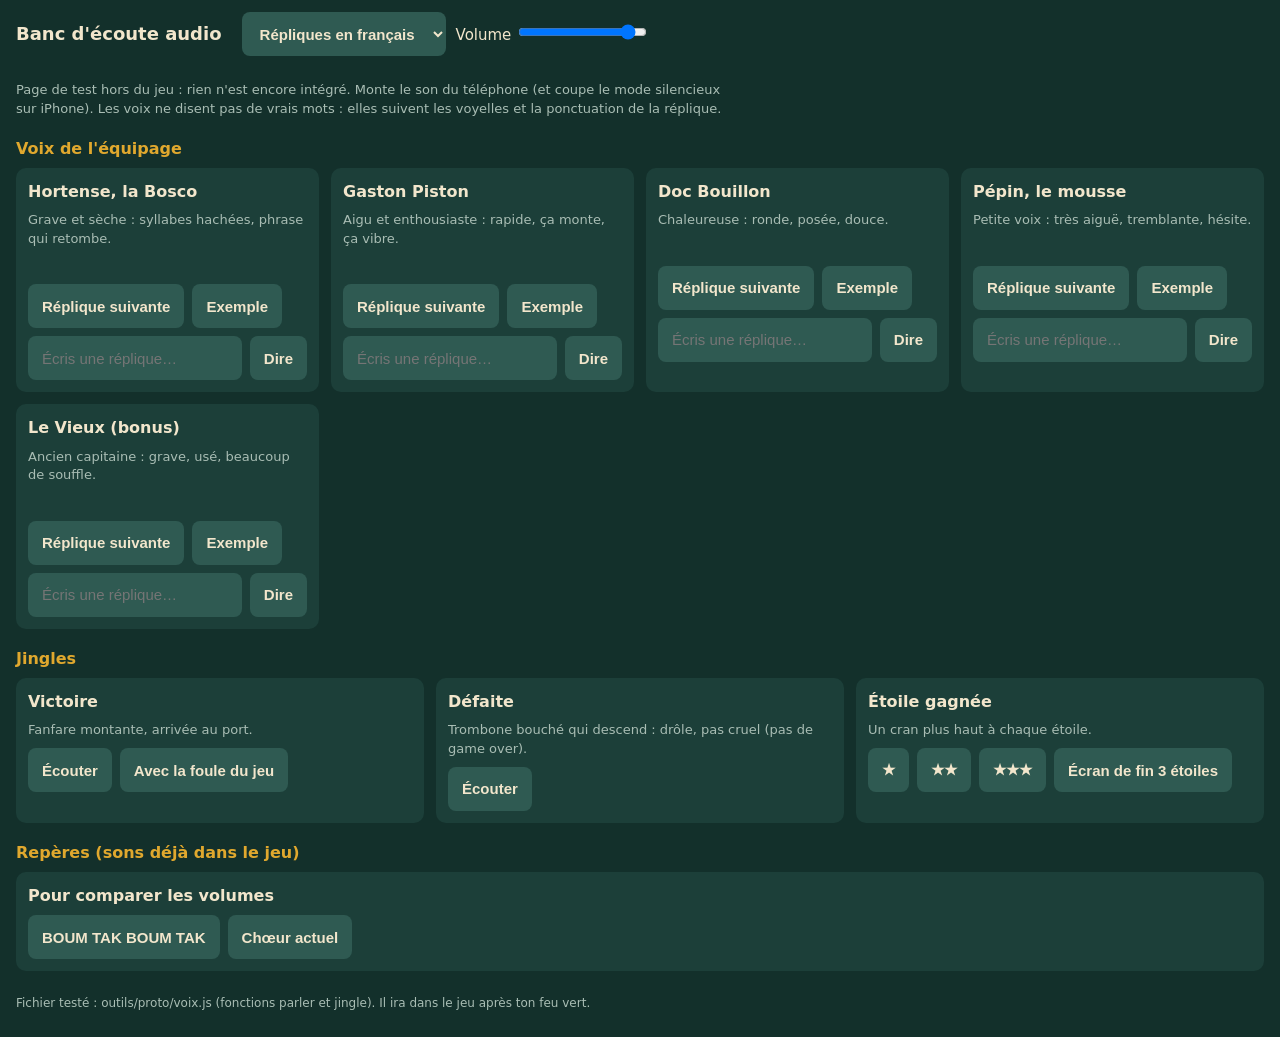
==== outils/banc-audio.html @ 8b8b1bd1 "Outils : banc d'écoute audio (voix des 4 personnages + le Vieux, jingles victoire/défaite/étoile), h" ====
<!DOCTYPE html>
<html lang="fr">
<head>
<meta charset="utf-8">
<meta name="viewport" content="width=device-width,initial-scale=1">
<title>Banc d'écoute audio</title>
<style>
:root { --bg: #13302b; --panel: #1c3f39; --txt: #f2e6cc; --muted: #a9bdb4; --acc: #e0a82e; }
* { box-sizing: border-box; }
body { margin: 0; background: var(--bg); color: var(--txt); font: 15px/1.45 system-ui, sans-serif; }
header { padding: 12px 16px; display: flex; flex-wrap: wrap; gap: 10px; align-items: center; }
h1 { font-size: 18px; margin: 0 10px 0 0; }
h2 { font-size: 16px; margin: 18px 16px 8px; color: var(--acc); }
button, select, input[type=text] { background: #2f5a52; color: var(--txt); border: 0; border-radius: 8px; padding: 10px 14px; font-weight: 700; font-size: 15px; min-height: 44px; }
button:active { background: var(--acc); color: #1f2a44; }
button.on { background: var(--acc); color: #1f2a44; }
input[type=text] { font-weight: 400; flex: 1 1 200px; min-width: 0; }
.grid { display: grid; grid-template-columns: repeat(auto-fit, minmax(270px, 1fr)); gap: 12px; padding: 0 16px; }
.carte { background: var(--panel); border-radius: 10px; padding: 12px; display: flex; flex-direction: column; gap: 8px; }
.carte b { font-size: 16px; }
.carte p { margin: 0; color: var(--muted); font-size: 13px; }
.ligne { display: flex; flex-wrap: wrap; gap: 8px; }
.dit { font-style: italic; min-height: 1.4em; font-size: 14px; }
.note { padding: 0 16px; color: var(--muted); font-size: 13px; max-width: 760px; }
#err { color: #ff8f7a; padding: 0 16px; white-space: pre-wrap; }
footer { padding: 24px 16px; color: var(--muted); font-size: 12px; }
</style>
</head>
<body>
<header>
  <h1>Banc d'écoute audio</h1>
  <select id="langue"><option value="fr">Répliques en français</option><option value="en">Lines in English</option></select>
  <label>Volume <input id="vol" type="range" min="0" max="100" value="90"></label>
</header>
<p class="note">Page de test hors du jeu : rien n'est encore intégré. Monte le son du téléphone (et coupe le mode silencieux sur iPhone). Les voix ne disent pas de vrais mots : elles suivent les voyelles et la ponctuation de la réplique.</p>
<div id="err"></div>

<h2>Voix de l'équipage</h2>
<div class="grid" id="voix"></div>

<h2>Jingles</h2>
<div class="grid">
  <div class="carte"><b>Victoire</b><p>Fanfare montante, arrivée au port.</p><div class="ligne"><button data-j="victoire">Écouter</button><button id="vicFoule">Avec la foule du jeu</button></div></div>
  <div class="carte"><b>Défaite</b><p>Trombone bouché qui descend : drôle, pas cruel (pas de game over).</p><div class="ligne"><button data-j="defaite">Écouter</button></div></div>
  <div class="carte"><b>Étoile gagnée</b><p>Un cran plus haut à chaque étoile.</p><div class="ligne"><button data-e="1">★</button><button data-e="2">★★</button><button data-e="3">★★★</button><button id="trois">Écran de fin 3 étoiles</button></div></div>
</div>

<h2>Repères (sons déjà dans le jeu)</h2>
<div class="grid"><div class="carte"><b>Pour comparer les volumes</b><div class="ligne"><button id="pads">BOUM TAK BOUM TAK</button><button id="choeur">Chœur actuel</button></div></div></div>

<footer>Fichier testé : outils/proto/voix.js (fonctions parler et jingle). Il ira dans le jeu après ton feu vert.</footer>

<script>
'use strict';
// Le moteur audio du jeu attend ces réglages (normalement fournis par la sauvegarde et la partie)
var save = { music: 80, sfx: 90, voices: true, vib: false };
var G = null;
window.addEventListener('error', (e) => { document.getElementById('err').textContent += e.message + '\n'; });
</script>
<script src="../js/donnees.js"></script>
<script src="../js/audio.js"></script>
<script src="../js/dialogues.js"></script>
<script src="proto/voix.js"></script>
<script>
'use strict';
const $ = (id) => document.getElementById(id);
const FICHES = [
  ['hortense', 'Hortense, la Bosco', 'Grave et sèche : syllabes hachées, phrase qui retombe.', 'Encore une baleine. Retourne frotter le pont.'],
  ['gaston', 'Gaston Piston', 'Aigu et enthousiaste : rapide, ça monte, ça vibre.', 'Chaudières chaudes ! On attend vos ordres, Capitaine !'],
  ['doc', 'Doc Bouillon', 'Chaleureuse : ronde, posée, douce.', 'Le Vieux est touché ! Faites de la place !'],
  ['pepin', 'Pépin, le mousse', 'Petite voix : très aiguë, tremblante, hésite.', "Pépin a vu un truc dans l'eau. Un gros truc."],
  ['vieux', 'Le Vieux (bonus)', 'Ancien capitaine : grave, usé, beaucoup de souffle.', 'Bats, Capitaine. Ils comprendront.']
];
function son() { initAudio(); sfxBus.gain.value = $('vol').value / 100; if (ctx.state === 'suspended') ctx.resume(); return ctx.currentTime + 0.06; }
$('vol').oninput = () => { if (ctx) sfxBus.gain.value = $('vol').value / 100; };
// Toutes les répliques des dialogues, par personnage
function repliques(qui) {
  const l = $('langue').value, out = [];
  for (const sc of Object.values(DIALOGUES)) for (const b of sc) if (b.qui === qui) out.push(b[l]);
  return out;
}
const tirage = {};
for (const [qui, nom, desc, ex] of FICHES) {
  const c = document.createElement('div'); c.className = 'carte';
  c.innerHTML = `<b>${nom}</b><p>${desc}</p><div class="dit"></div><div class="ligne"><button class="r">Réplique suivante</button><button class="x">Exemple</button></div><div class="ligne"><input type="text" placeholder="Écris une réplique…"><button class="t">Dire</button></div>`;
  const dit = c.querySelector('.dit'), inp = c.querySelector('input');
  const dire = (txt) => { if (!txt) return; dit.textContent = '« ' + txt + ' »'; parler(qui, txt, son()); };
  c.querySelector('.x').onclick = () => dire(ex);
  c.querySelector('.r').onclick = () => { const r = repliques(qui); if (!r.length) return dire(ex); tirage[qui] = ((tirage[qui] ?? -1) + 1) % r.length; dire(r[tirage[qui]]); };
  c.querySelector('.t').onclick = () => dire(inp.value.trim());
  inp.onkeydown = (e) => { if (e.key === 'Enter') dire(inp.value.trim()); };
  $('voix').appendChild(c);
}
document.querySelectorAll('[data-j]').forEach((b) => b.onclick = () => jingle(b.dataset.j, son()));
document.querySelectorAll('[data-e]').forEach((b) => b.onclick = () => jingle('etoile', son(), +b.dataset.e));
$('vicFoule').onclick = () => { const at = son(); const d = jingle('victoire', at); cheer(at + 0.2, true); cheer(at + 1.1, true); };
$('trois').onclick = () => { let at = son(); at += jingle('victoire', at) + 0.15; for (let n = 1; n <= 3; n++) { jingle('etoile', at, n); at += 0.55; } };
$('pads').onclick = () => { const at = son(), s = 60 / 102; ['BOUM', 'TAK', 'BOUM', 'TAK'].forEach((p, i) => playPad(p, at + i * s)); };
$('choeur').onclick = () => { const at = son(); cheer(at, false); groan(at + 1.2); };
</script>
</body>
</html>
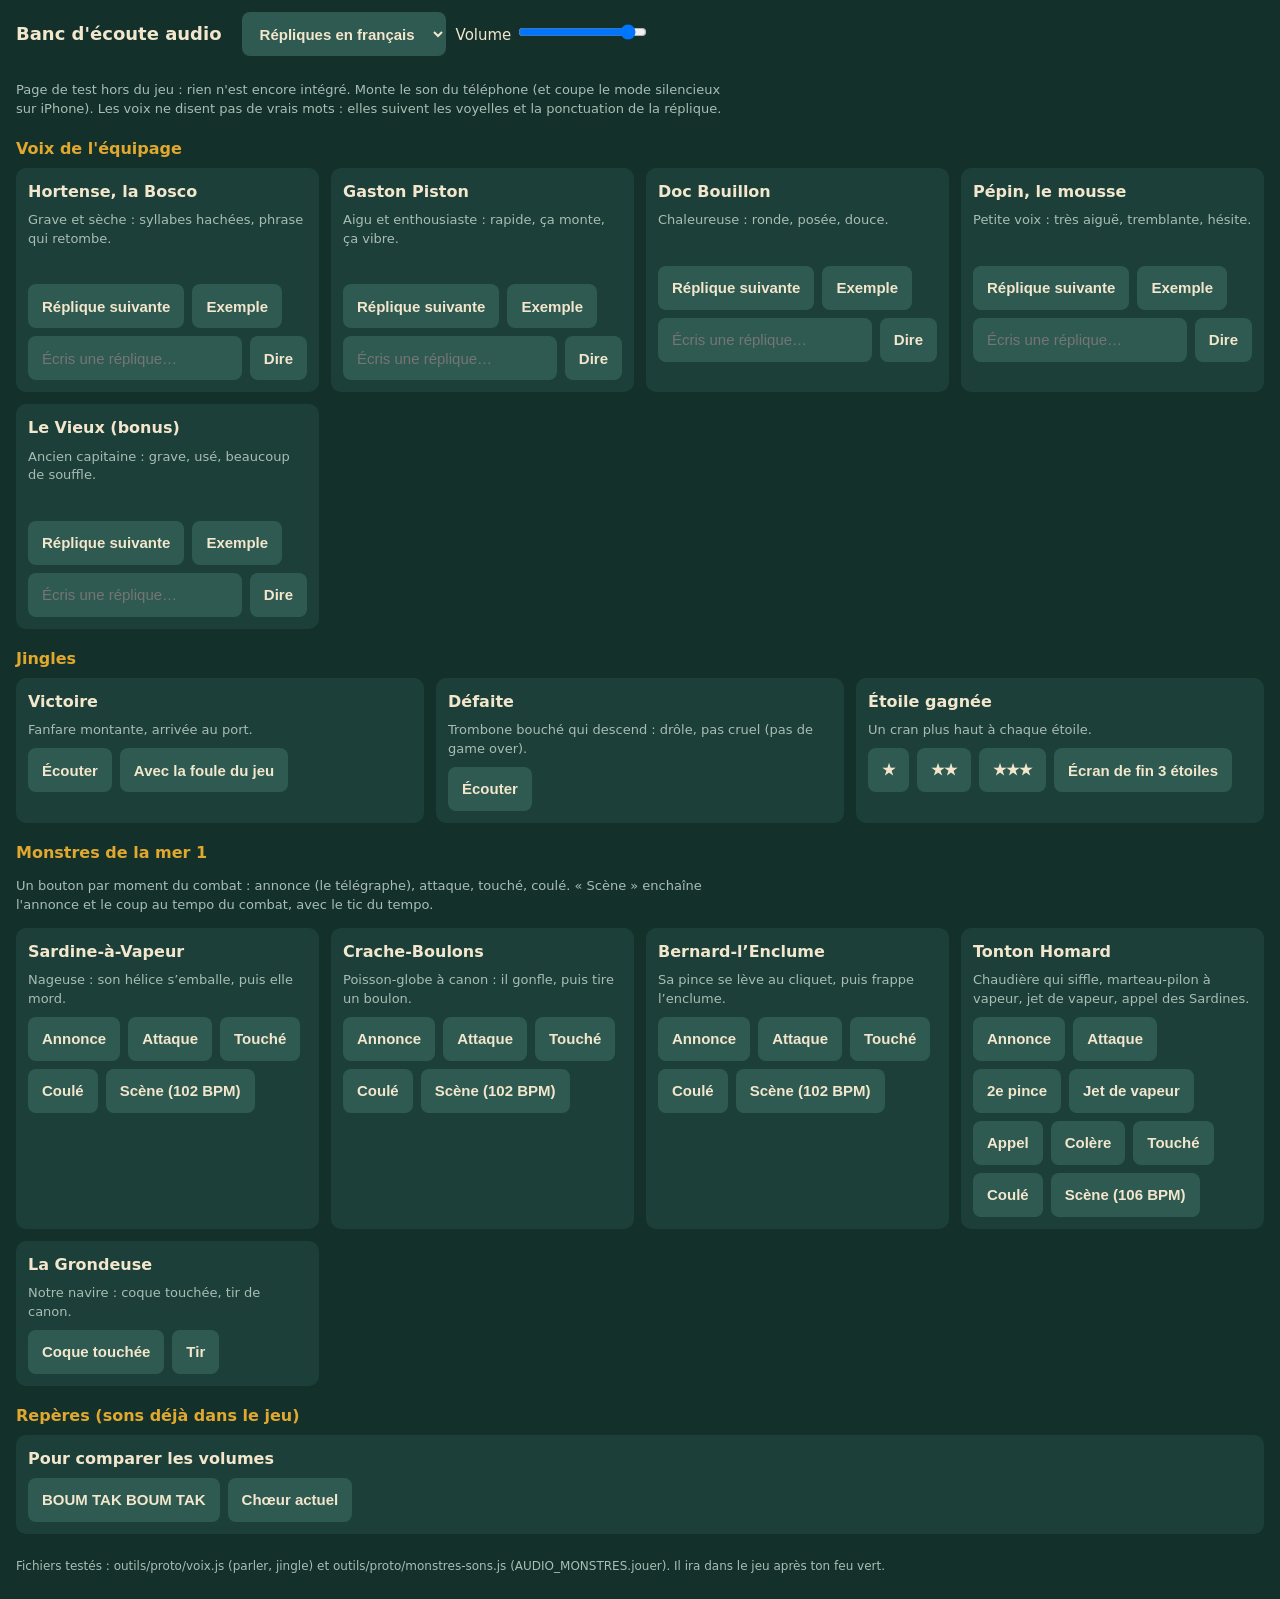
==== commit 728919cc: "Outils : sons des monstres de la mer 1 et de Tonton Homard sur le banc d'écoute (AUDIO_MONSTRES), ho" ====
--- a/outils/banc-audio.html
+++ b/outils/banc-audio.html
@@ -45,10 +45,14 @@
   <div class="carte"><b>Étoile gagnée</b><p>Un cran plus haut à chaque étoile.</p><div class="ligne"><button data-e="1">★</button><button data-e="2">★★</button><button data-e="3">★★★</button><button id="trois">Écran de fin 3 étoiles</button></div></div>
 </div>
 
+<h2>Monstres de la mer 1</h2>
+<p class="note">Un bouton par moment du combat : annonce (le télégraphe), attaque, touché, coulé. « Scène » enchaîne l'annonce et le coup au tempo du combat, avec le tic du tempo.</p>
+<div class="grid" id="monstres"></div>
+
 <h2>Repères (sons déjà dans le jeu)</h2>
 <div class="grid"><div class="carte"><b>Pour comparer les volumes</b><div class="ligne"><button id="pads">BOUM TAK BOUM TAK</button><button id="choeur">Chœur actuel</button></div></div></div>
 
-<footer>Fichier testé : outils/proto/voix.js (fonctions parler et jingle). Il ira dans le jeu après ton feu vert.</footer>
+<footer>Fichiers testés : outils/proto/voix.js (parler, jingle) et outils/proto/monstres-sons.js (AUDIO_MONSTRES.jouer). Il ira dans le jeu après ton feu vert.</footer>
 
 <script>
 'use strict';
@@ -61,6 +65,7 @@
 <script src="../js/audio.js"></script>
 <script src="../js/dialogues.js"></script>
 <script src="proto/voix.js"></script>
+<script src="proto/monstres-sons.js"></script>
 <script>
 'use strict';
 const $ = (id) => document.getElementById(id);
@@ -96,6 +101,32 @@
 $('vicFoule').onclick = () => { const at = son(); const d = jingle('victoire', at); cheer(at + 0.2, true); cheer(at + 1.1, true); };
 $('trois').onclick = () => { let at = son(); at += jingle('victoire', at) + 0.15; for (let n = 1; n <= 3; n++) { jingle('etoile', at, n); at += 0.55; } };
 $('pads').onclick = () => { const at = son(), s = 60 / 102; ['BOUM', 'TAK', 'BOUM', 'TAK'].forEach((p, i) => playPad(p, at + i * s)); };
+const MONSTRES_BANC = [
+  ['sardine', 'Sardine-à-Vapeur', 'Nageuse : son hélice s’emballe, puis elle mord.', 102],
+  ['crache', 'Crache-Boulons', 'Poisson-globe à canon : il gonfle, puis tire un boulon.', 102],
+  ['cogneur', 'Bernard-l’Enclume', 'Sa pince se lève au cliquet, puis frappe l’enclume.', 102],
+  ['homard', 'Tonton Homard', 'Chaudière qui siffle, marteau-pilon à vapeur, jet de vapeur, appel des Sardines.', 106],
+  ['navire', 'La Grondeuse', 'Notre navire : coque touchée, tir de canon.', 102]
+];
+const NOMS_EVT = { annonce: 'Annonce', attaque: 'Attaque', attaque2: '2e pince', touche: 'Touché', coule: 'Coulé', jet: 'Jet de vapeur', appel: 'Appel', colere: 'Colère', coque: 'Coque touchée', canon: 'Tir' };
+for (const [type, nom, desc, bpm] of MONSTRES_BANC) {
+  const c = document.createElement('div'); c.className = 'carte';
+  c.innerHTML = `<b>${nom}</b><p>${desc}</p><div class="ligne"></div>`;
+  const l = c.querySelector('.ligne');
+  for (const evt of AUDIO_MONSTRES.liste()[type]) { const b = document.createElement('button'); b.textContent = NOMS_EVT[evt] || evt; b.onclick = () => AUDIO_MONSTRES.jouer(type, evt, son()); l.appendChild(b); }
+  if (type !== 'navire') {
+    const b = document.createElement('button'); b.textContent = 'Scène (' + bpm + ' BPM)';
+    b.onclick = () => { // tic sur 8 temps, annonce au temps 1, coup au temps 5 (+ 2e pince au temps 7 pour le homard), coque touchée
+      const at = son(), s = 60 / bpm;
+      for (let k = 0; k < 8; k++) playPad('TAK', at + k * s, 0.25, 1.4);
+      AUDIO_MONSTRES.jouer(type, 'annonce', at + s);
+      AUDIO_MONSTRES.jouer(type, 'attaque', at + 5 * s); AUDIO_MONSTRES.jouer('navire', 'coque', at + 5 * s + 0.35);
+      if (type === 'homard') { AUDIO_MONSTRES.jouer('homard', 'attaque2', at + 7 * s); AUDIO_MONSTRES.jouer('navire', 'coque', at + 7 * s + 0.35); }
+    };
+    l.appendChild(b);
+  }
+  $('monstres').appendChild(c);
+}
 $('choeur').onclick = () => { const at = son(); cheer(at, false); groan(at + 1.2); };
 </script>
 </body>
